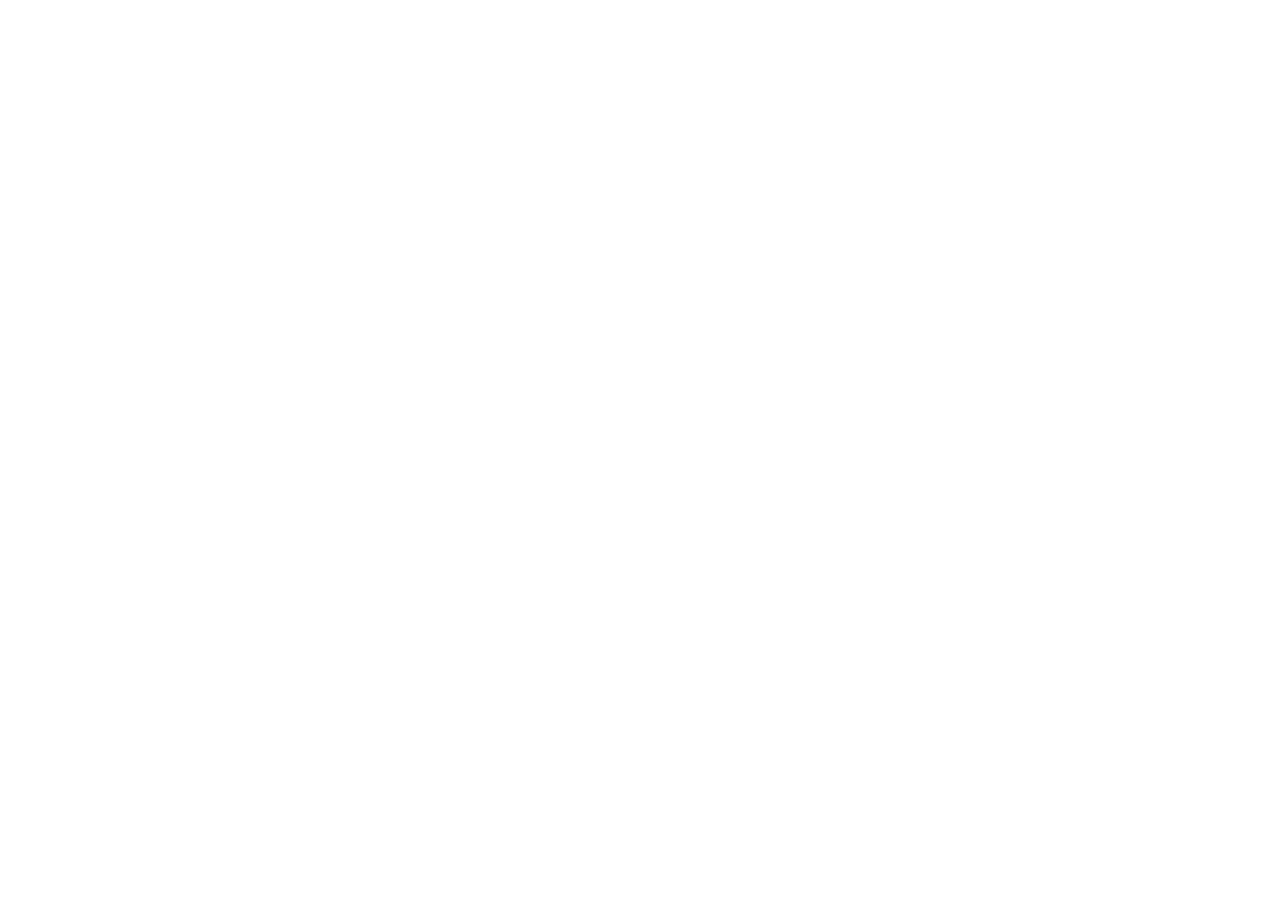
==== index.html @ 61143ad4 "next init" ====
<!DOCTYPE html>
<html lang="en">
<head>
	<meta charset="UTF-8">
	<meta http-equiv="X-UA-Compatible" content="IE=edge">
	<meta name="viewport" content="width=device-width, initial-scale=1.0">
	<link rel="stylesheet" href="css/style.css">
	<link rel="stylesheet" href="css/reset.css">
	<link rel="stylesheet" href="css/vars.css">
	<title> Documentation</title>
</head>
<body>
	<div class="container">
		
	</div>
</body>
</html>
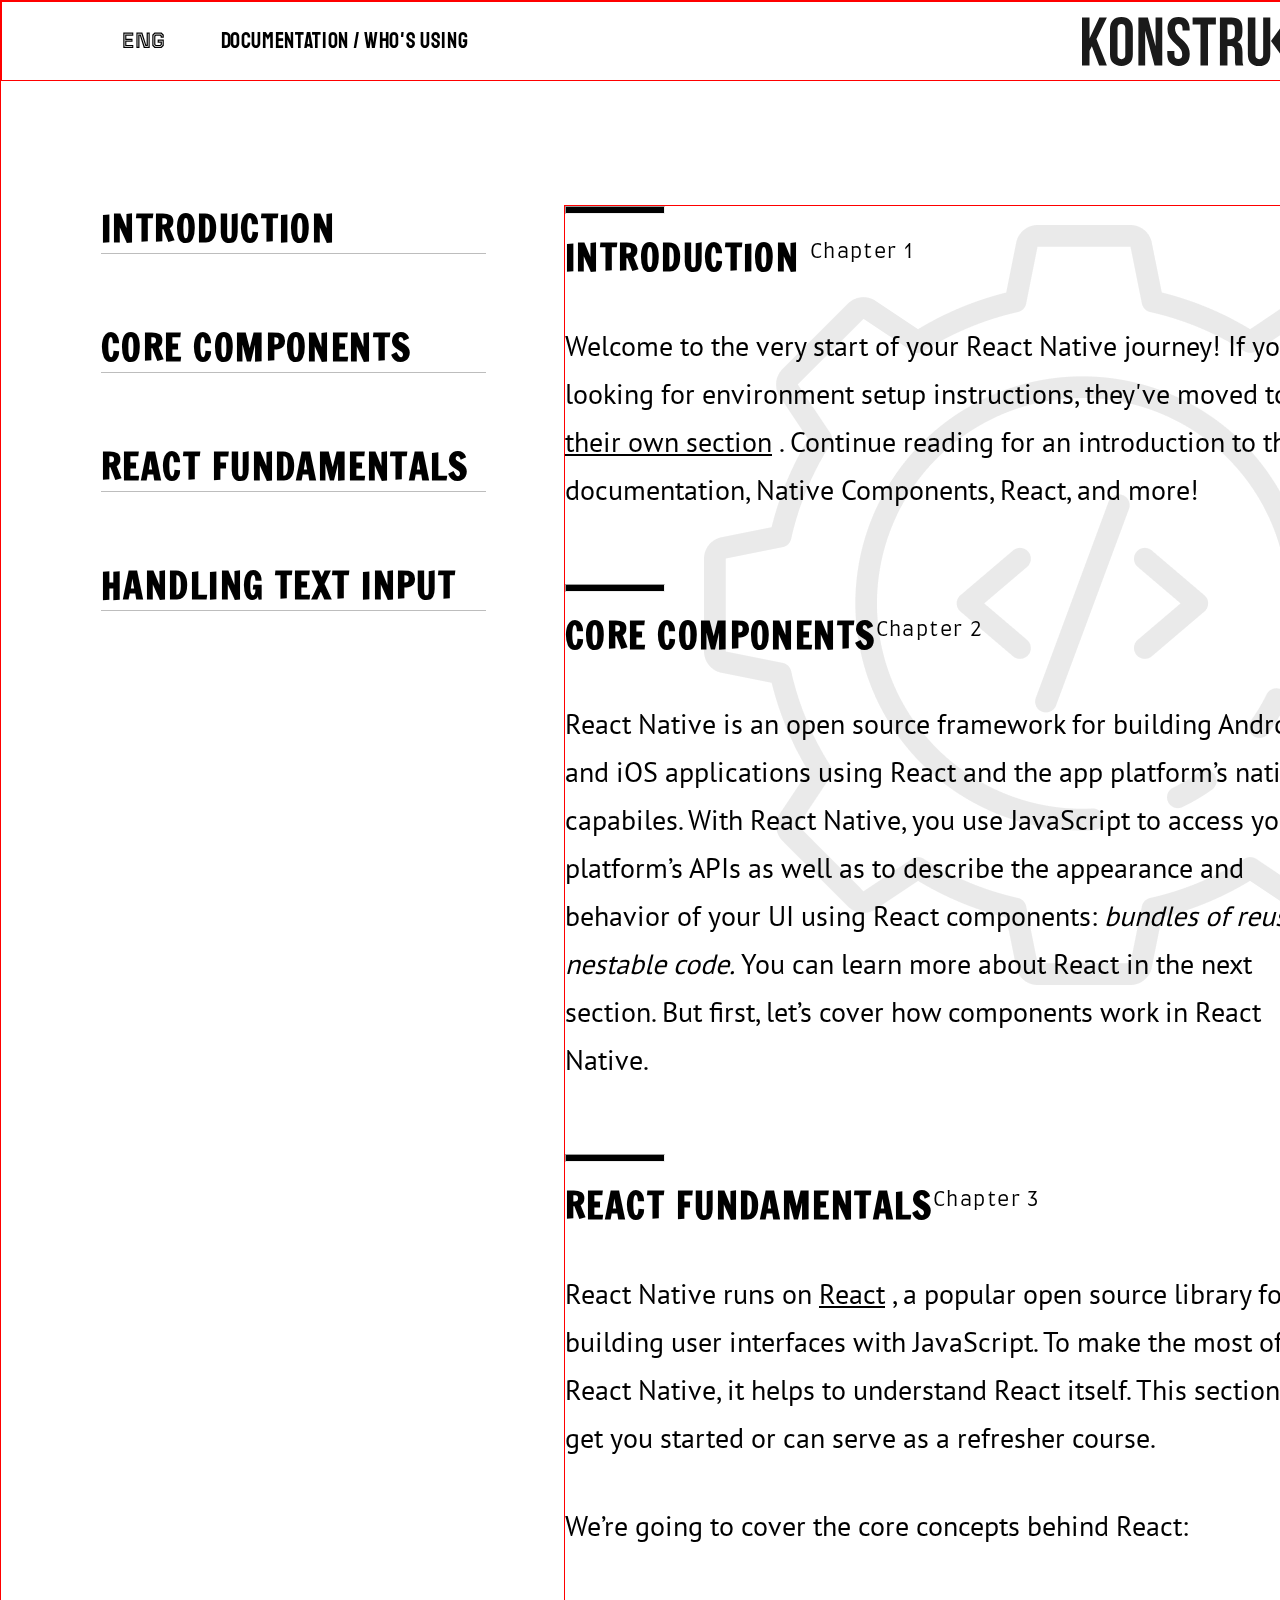
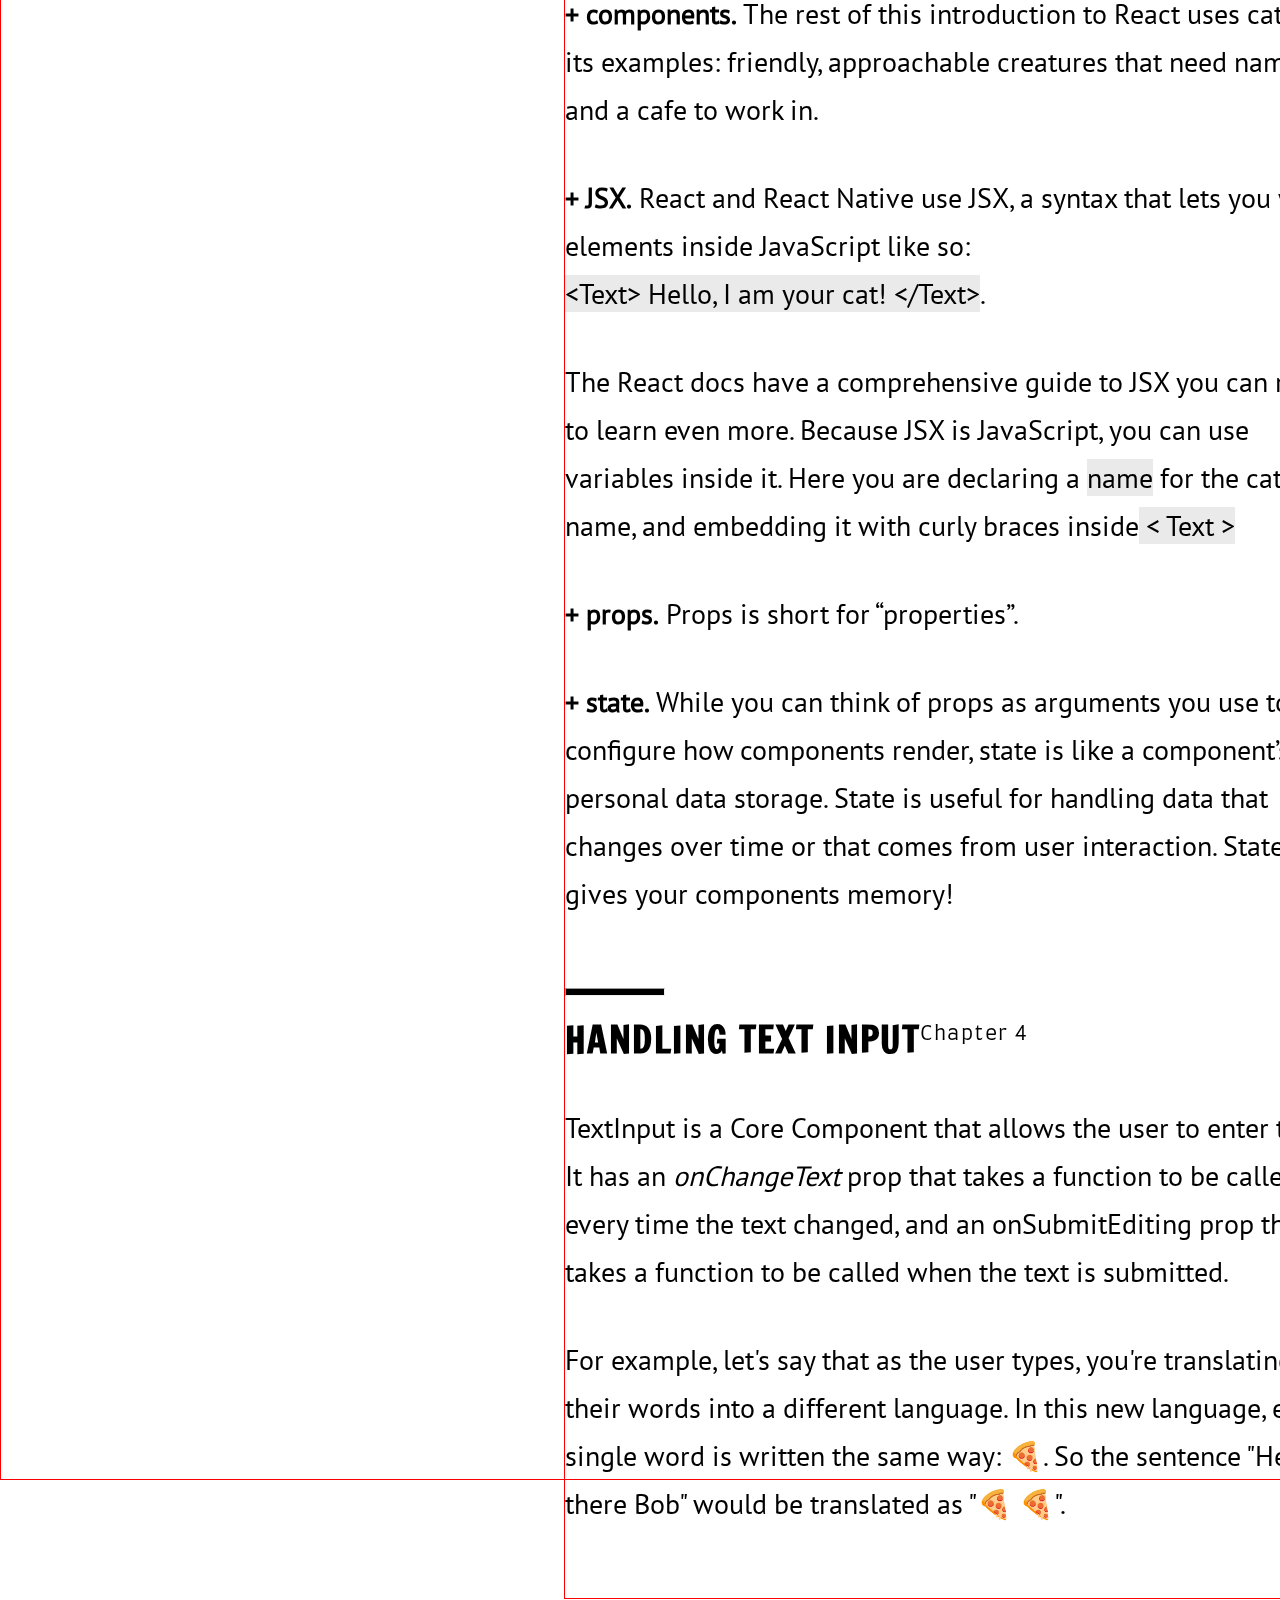
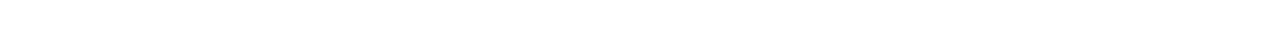
==== commit 3cce9242: "nex init" ====
--- a/index.html
+++ b/index.html
@@ -11,7 +11,70 @@
 </head>
 <body>
 	<div class="container">
-		
+		<div class="wrapper">
+			<header>
+				<div class="header-row">
+					<div class="header__nav">
+						<a class="header__lang" href="#">ENG</a>
+						<span>
+							<a href="index.html">DOCUMENTATION</a> <span>/</span>
+						<a href="#">WHO'S USING</a>
+						</span>
+						
+					</div>
+					<div class="company-logo">
+						<img src="assets/images/company-logo-black.svg" alt="company-logo">
+					</div>
+				</div>
+			</header>
+		</div>
+
+		<main>
+			<div class="main-row">
+				<div class="wrapp">
+					<nav class="side-bar">
+						<ul>
+							<li><a href="#chapters__introduction"><h2>INTRODUCTION</h2></a> </li>
+							<li><a href="#chapters__core"><h2>CORE COMPONENTS</h2></a></li>
+							<li><a href="#chapters__react"><h2>REACT FUNDAMENTALS</h2></a></li>
+							<li><a href="#chapters__handling"><h2>HANDLING TEXT INPUT</h2></a></li>
+						</ul>
+					</nav>
+				</div>
+				<article class="chapters">
+					<img class="chapters__background" src="assets/images/bg-picture.png" alt="bg">
+					<section id="chapters__introduction">
+						<hr>
+						<h2>INTRODUCTION <sup>Chapter 1</sup></h2> 
+						<p>Welcome to the very start of your React Native journey! If you're looking for environment setup instructions, they've moved to <u>their own section</u> . Continue reading for an introduction to the documentation, Native Components, React, and more!</p>
+					</section>
+					<section id="chapters__core">
+						<hr>
+						<h2>CORE COMPONENTS<sup>Chapter 2</sup> </h2> 
+						<p>React Native is an open source framework for building Android and iOS applications using React and the app platform’s native capabiles. With React Native, you use JavaScript to access your platform’s APIs as well as to describe the appearance and behavior of your UI using React components: <em>bundles of reusable, nestable code.</em> You can learn more about React in the next section. But first, let’s cover how components work in React Native.</p>
+					</section>
+					<section id="chapters__react">
+						<hr>
+						<h2>REACT FUNDAMENTALS<sup>Chapter 3</sup> </h2> 
+						<p>React Native runs on <u>React</u> , a popular open source library for building user interfaces with JavaScript. To make the most of React Native, it helps to understand React itself. This section can get you started or can serve as a refresher course.
+						</p>
+						<p>We’re going to cover the core concepts behind React:</p>
+						<p><b> + components.</b> The rest of this introduction to React uses cats in its examples: friendly, approachable creatures that need names and a cafe to work in.</p>
+						<p><b> + JSX.</b> React and React Native use JSX, a syntax that lets you write elements inside JavaScript like so: <br>  
+						<span>&ltText&gt Hello, I am your cat! &lt/Text&gt</span>.	</p>
+						<p>The React docs have a comprehensive guide to JSX you can refer to learn even more. Because JSX is JavaScript, you can use variables inside it. Here you are declaring a <span>name</span> for the cat, name, and embedding it with curly braces inside<span> &lt Text &gt</span></p>
+						<p><b>+ props.</b> Props is short for “properties”. </p>
+						<p><b>+ state.</b> While you can think of props as arguments you use to configure how components render, state is like a component’s personal data storage. State is useful for handling data that changes over time or that comes from user interaction. State gives your components memory!</p>
+					</section>
+					<section id="chapters__handling">
+						<hr>
+						<h2>HANDLING TEXT INPUT<sup>Chapter 4</sup></h2> 
+						<p>TextInput is a Core Component that allows the user to enter text. It has an <em>onChangeText</em> prop that takes a function to be called every time the text changed, and an onSubmitEditing prop that takes a function to be called when the text is submitted.</p>
+						<p>For example, let's say that as the user types, you're translating their words into a different language. In this new language, every single word is written the same way: 🍕. So the sentence "Hello there Bob" would be translated as "🍕 🍕".</p>
+					</section>
+				</article>
+			</div>
+		</main>
 	</div>
 </body>
 </html>--- a/css/style.css
+++ b/css/style.css
@@ -0,0 +1,132 @@
+body{
+	
+	color: #000000;
+	background-color: #ffffff;
+}
+.container{
+	width: 1440px;
+	height: 3080px;
+	border: 1px solid red;
+	margin: auto;
+	
+	
+}
+a{
+	color: #000000;
+}
+h2{
+	font-family: var(--font-family-fo-r);
+	font-size: 36px;
+	line-height: 48px;
+	letter-spacing: 0.04em;
+   text-transform: uppercase;
+}
+.wrapper{
+	height: 150px ;
+}
+
+header{
+	padding:0px 120px;
+	width: 1440px;
+	height: 80px;
+	border: 1px solid red ;
+	font-size: 22px;
+	line-height: 28px;
+	display: block;
+	position: fixed;
+	
+
+}
+.header-row{
+	height: 100%;
+	display: flex;
+	justify-content: space-between;
+	align-items: center;
+	
+}
+
+.header__lang{
+	margin-right: 50px;
+	font-family: var(--font-family-t-sb);
+	line-height: 18px;
+}
+
+.header__nav span{
+	font-family: var(--font-family-st-r);	
+	letter-spacing: 0.03em;
+}
+
+main{
+	font-size: 28px;
+	line-height: 48px;
+	padding: 54px  90px 0px 100px;
+	height: 100%;
+	
+}
+
+.main-row{
+	display: flex;
+	justify-content: space-between;
+}
+
+
+.side-bar{
+	display: block;
+	width: 385px;
+	height: 462px;
+		position: fixed;
+}
+.side-bar li{
+	margin-bottom: 70px;
+	border-bottom: 1px solid #BDBDBD;
+	/* identical to box height, or 133% */
+
+
+}
+.chapters{
+	width: 785px;
+	height: 100%;
+	border: 1px solid red ;
+	position: relative;
+	
+	
+	
+	
+}
+.chapters__background{
+	position: fixed;
+	z-index: -2;
+	top: 25%;
+	right: 0;
+	left: 55%;
+	
+}
+section{
+	margin-bottom: 70px;
+}
+
+section p{
+	font-family: var(--font-family-ps-r);
+	margin-top: 40px;
+}
+/* #chapters__react{
+	position: sticky;
+} */
+.chapters span{
+	background-color: #EAEAEA;
+}
+
+.chapters hr{
+	width: 100px;
+	height: 8px;
+	background: #000000;
+	margin-bottom: 20px;
+}
+sup{
+	font-family: var(--font-family-f-r);
+	font-size: 20px;
+line-height: 30px;
+text-transform: none;
+font-weight: 300;
+}
+
--- a/css/vars.css
+++ b/css/vars.css
@@ -0,0 +1,43 @@
+@font-face {
+	font-family:Staatliches-Regular;
+	src: url(../assets/fonts/AnyConv.com__Staatliches-Regular.woff);
+}
+@font-face {
+	font-family: Tourney-SemiBold;
+	src: url(../assets/fonts/AnyConv.com__Tourney-SemiBold.woff);
+}
+
+@font-face {
+	font-family: FrancoisOne-Regular;
+	src: url(../assets/fonts/AnyConv.com__FrancoisOne-Regular.woff);
+}
+
+@font-face {
+	font-family: Farro-Light;
+	src: url(../assets/fonts/AnyConv.com__Farro-Light.woff);
+}
+
+@font-face {
+	font-family: PTSans-Regular;
+	src: url(../assets/fonts/AnyConv.com__PTSans-Regular.woff);
+}
+
+@font-face {
+	font-family: PTSans-Bold;
+	src: url(../assets/fonts/AnyConv.com__PTSans-Bold.woff);
+}
+
+@font-face {
+	font-family: Hind-Regular;
+	src: url(../assets/fonts/AnyConv.com__Hind-Regular.woff);
+}
+
+:root{
+	--font-family-st-r: Staatliches-Regular, sans-serif;
+	--font-family-t-sb: Tourney-SemiBold, sans-serif;
+	--font-family-fo-r: FrancoisOne-Regular, sans-serif;
+	--font-family-f-r: Farro-Light, sans-serif;
+	--font-family-ps-r: PTSans-Regular, sans-serif;
+	--font-family-ps-b: PTSans-Bold, sans-serif;
+	--font-family-h-r: Hind-Regular, sans-serif;
+}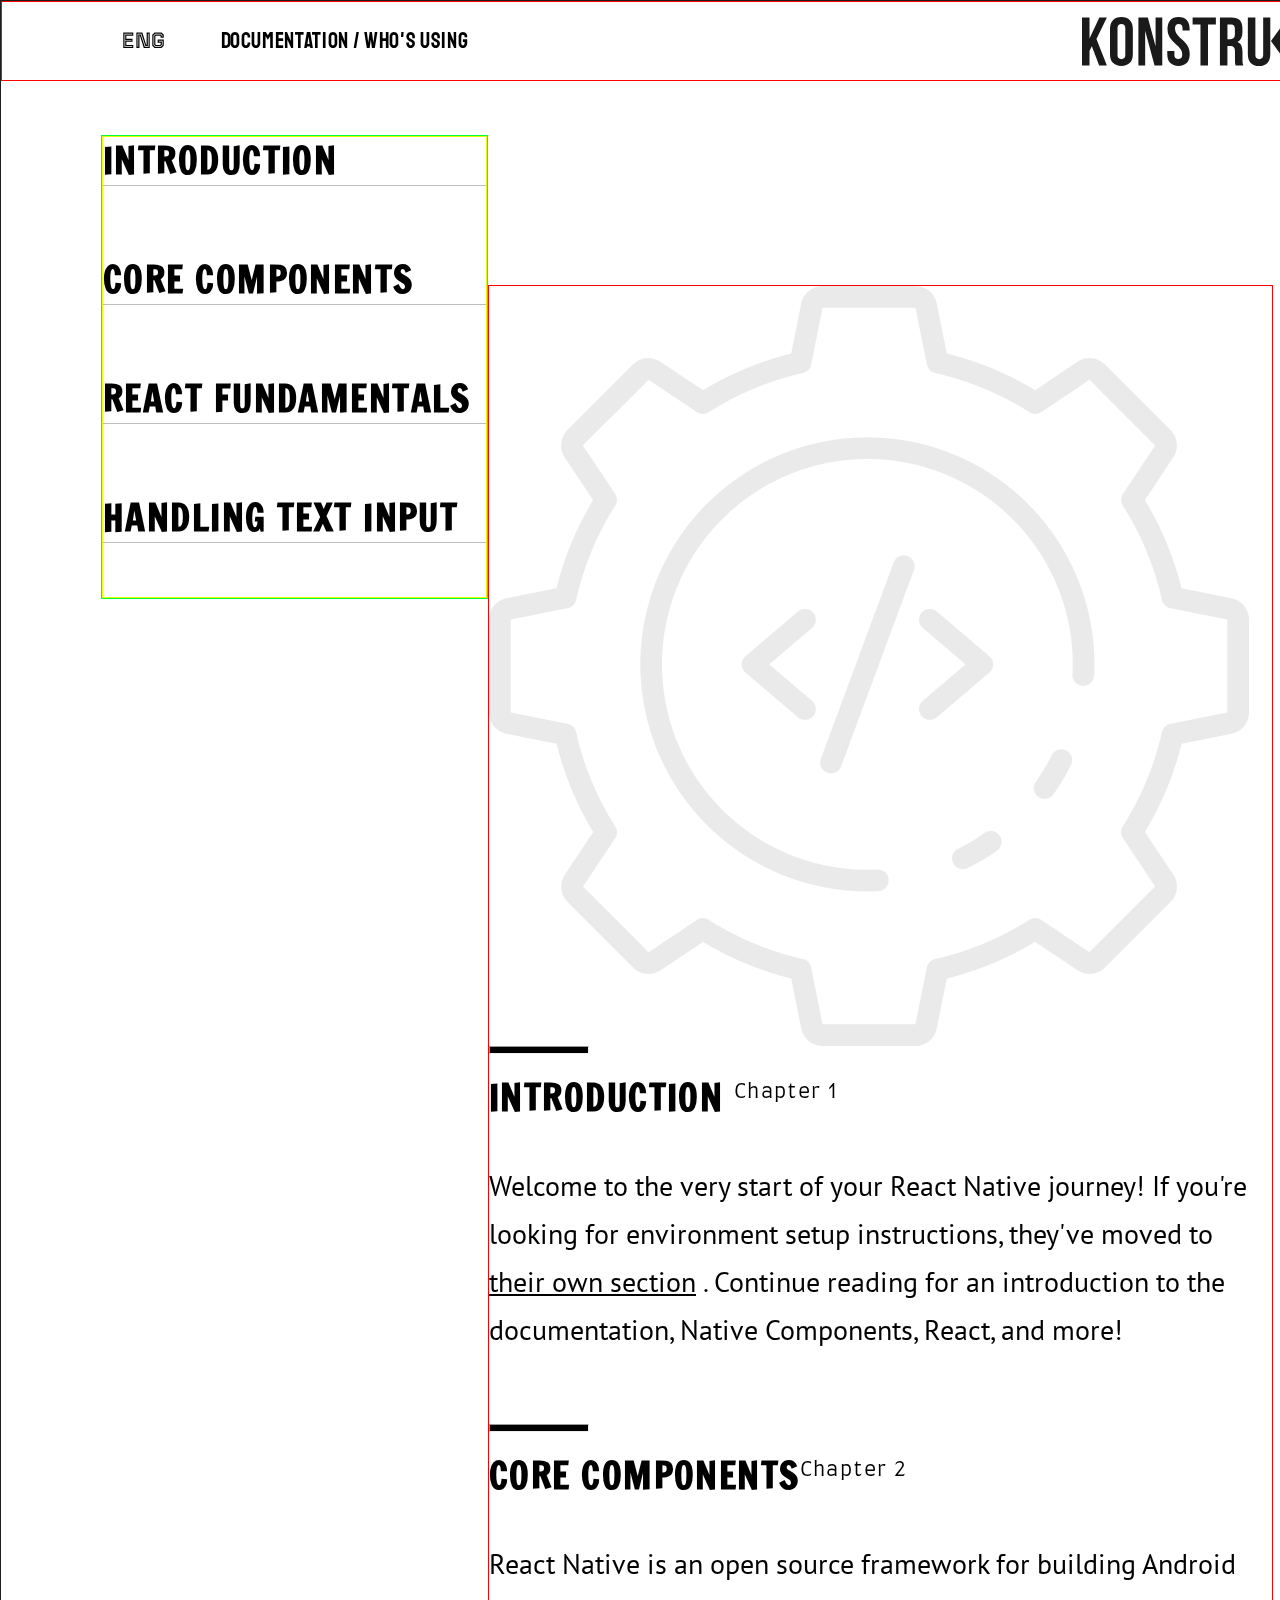
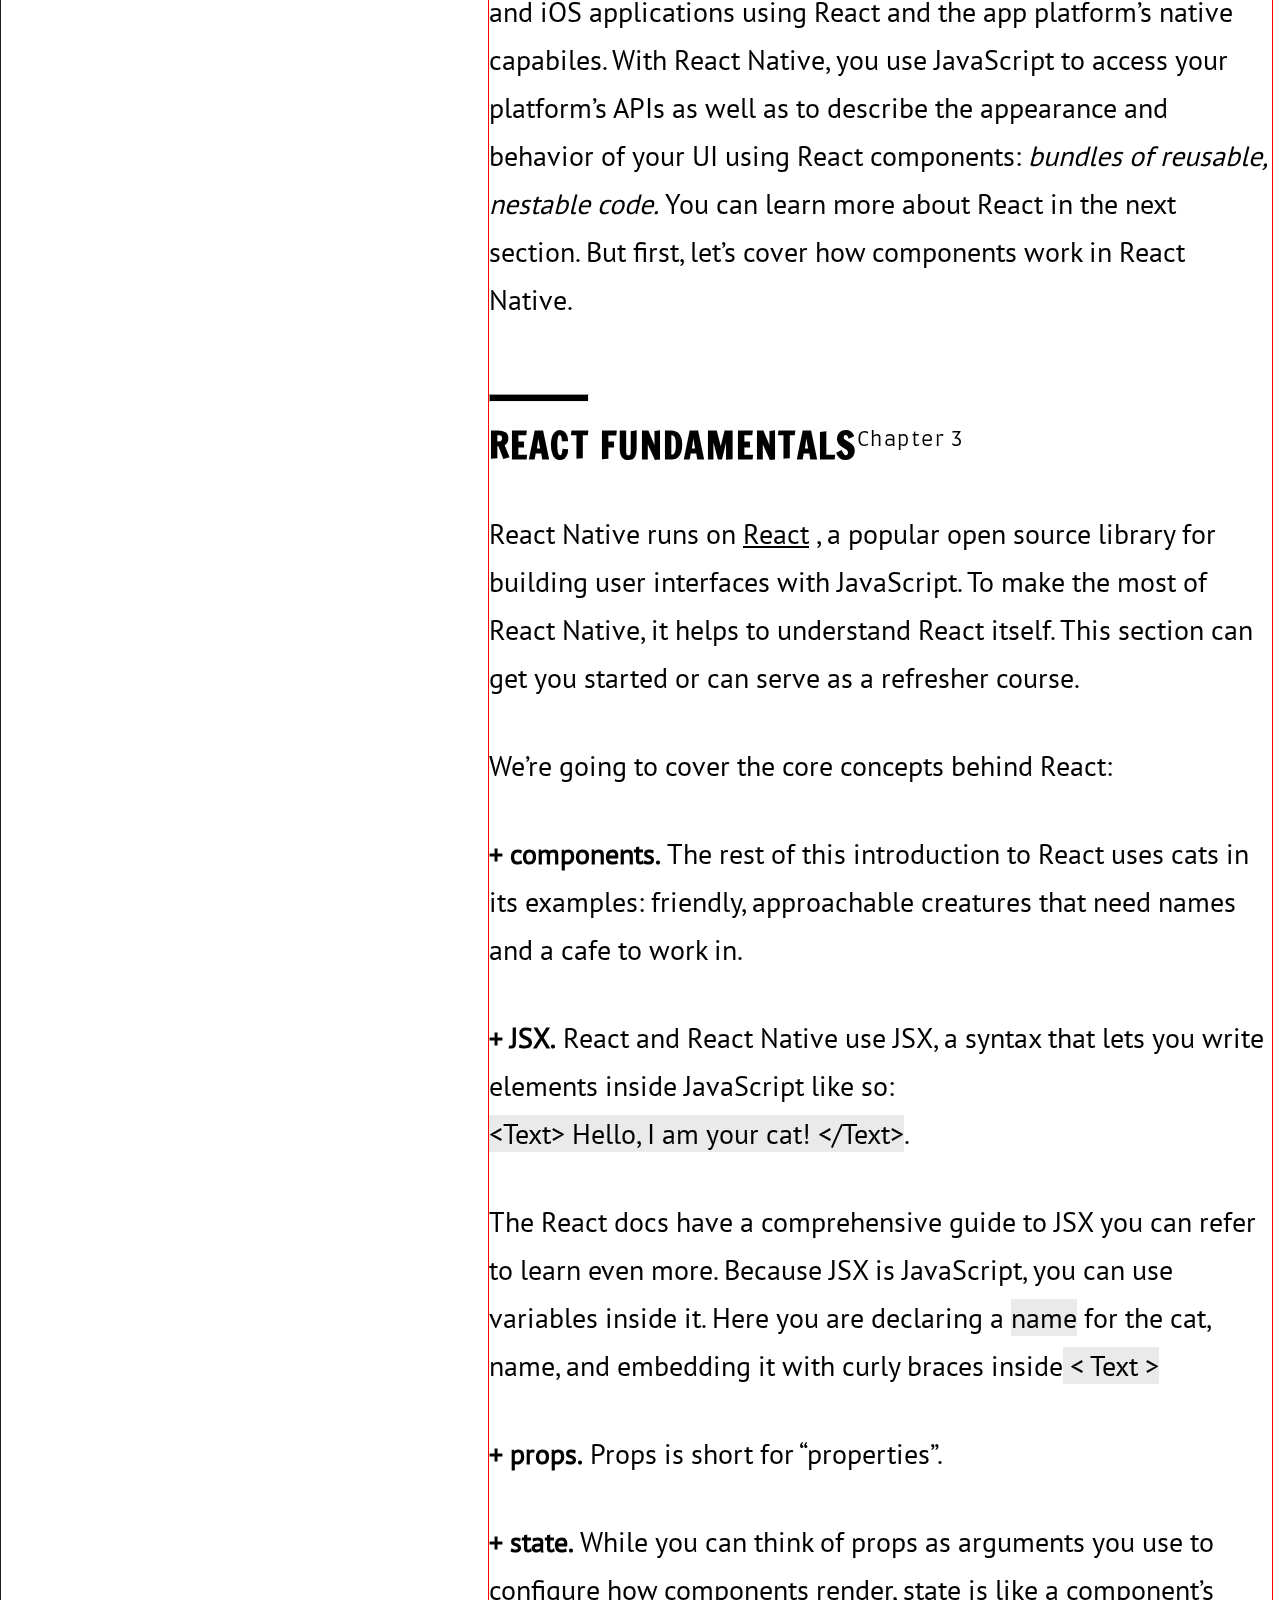
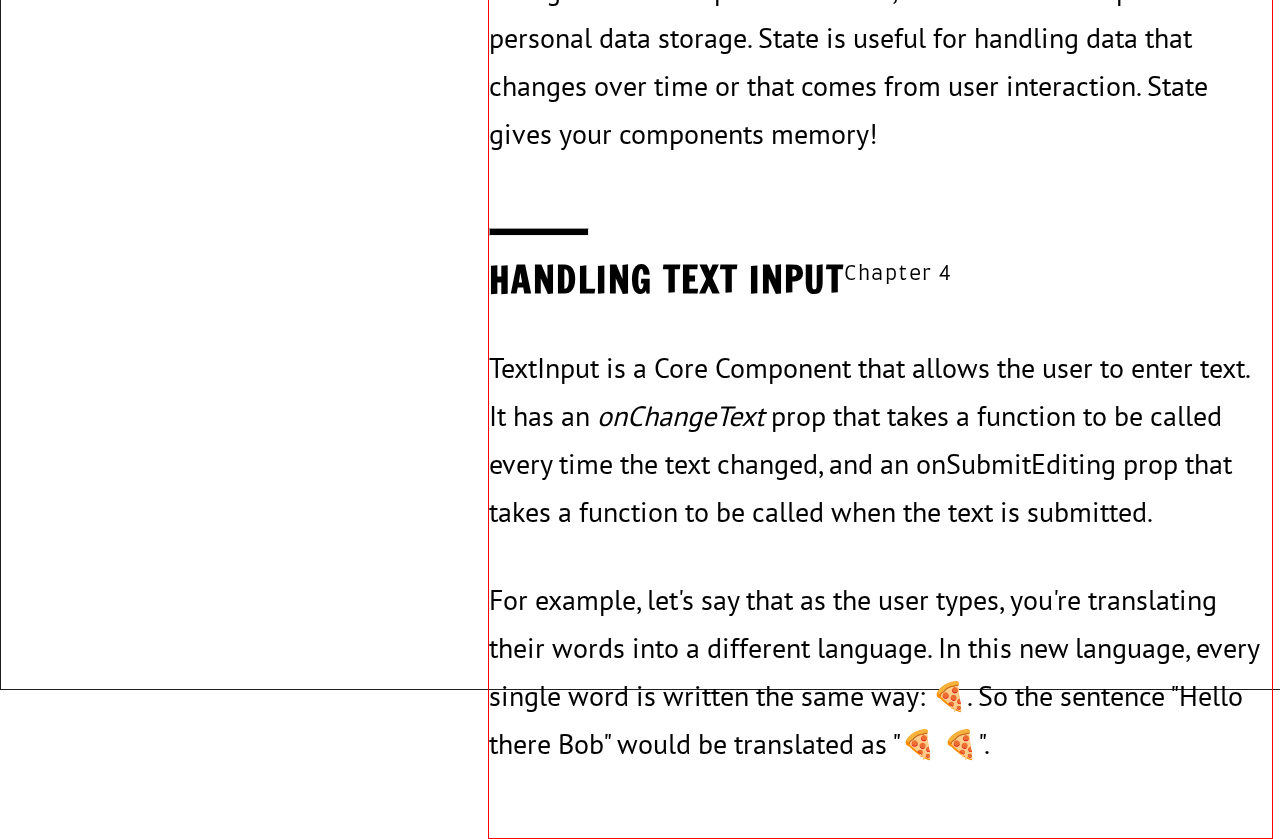
==== commit 7de36cdb: "add page" ====
--- a/index.html
+++ b/index.html
@@ -12,18 +12,18 @@
 <body>
 	<div class="container">
 		<div class="wrapper">
-			<header>
+			<header class="header-position">
 				<div class="header-row">
 					<div class="header__nav">
 						<a class="header__lang" href="#">ENG</a>
 						<span>
-							<a href="index.html">DOCUMENTATION</a> <span>/</span>
-						<a href="#">WHO'S USING</a>
+							<a href="#">DOCUMENTATION</a> <span>/</span>
+						<a href="pages/using.html">WHO'S USING</a>
 						</span>
 						
 					</div>
 					<div class="company-logo">
-						<img src="assets/images/company-logo-black.svg" alt="company-logo">
+						<a href="#"><img src="assets/images/company-logo-black.svg" alt="company-logo"></a>
 					</div>
 				</div>
 			</header>
@@ -42,7 +42,9 @@
 					</nav>
 				</div>
 				<article class="chapters">
-					<img class="chapters__background" src="assets/images/bg-picture.png" alt="bg">
+					<div class="sticky-img">
+						<img class="chapters__background" src="assets/images/bg-picture.png" alt="bg">
+					</div>
 					<section id="chapters__introduction">
 						<hr>
 						<h2>INTRODUCTION <sup>Chapter 1</sup></h2> 
--- a/css/style.css
+++ b/css/style.css
@@ -1,12 +1,12 @@
 body{
 	
 	color: #000000;
-	background-color: #ffffff;
+	
 }
 .container{
 	width: 1440px;
-	height: 3080px;
-	border: 1px solid red;
+	height: 3080;
+	border: 1px solid rgb(30, 31, 28);
 	margin: auto;
 	
 	
@@ -21,9 +21,7 @@
 	letter-spacing: 0.04em;
    text-transform: uppercase;
 }
-.wrapper{
-	height: 150px ;
-}
+
 
 header{
 	padding:0px 120px;
@@ -32,10 +30,19 @@
 	border: 1px solid red ;
 	font-size: 22px;
 	line-height: 28px;
-	display: block;
-	position: fixed;
+
+}
+.wrapper{
+	height: 80px;
+	width: 100%;
+}
+.header-position{
+	/* position: fixed;
+	z-index: 99; */
+	width: 1440px;
+	height: 80px;
+	/* border: 1px solid rgb(133, 142, 238); */
 	
-
 }
 .header-row{
 	height: 100%;
@@ -66,15 +73,22 @@
 
 .main-row{
 	display: flex;
-	justify-content: space-between;
+	
+	
+	
 }
 
-
+.wrapp{
+	height: 100%;
+	border: 1px solid rgb(0, 255, 51);
+	top: 120px;
+}
 .side-bar{
-	display: block;
 	width: 385px;
 	height: 462px;
-		position: fixed;
+	position: sticky;
+	border: 1px solid rgb(225, 255, 0);
+	top: 120px;
 }
 .side-bar li{
 	margin-bottom: 70px;
@@ -88,17 +102,18 @@
 	height: 100%;
 	border: 1px solid red ;
 	position: relative;
-	
-	
-	
-	
+	top: 150px;
+		
+}
+.sticky-img{
+	position: sticky;
+	z-index: -1;
+	top: 70px;
+	right: 0;
+	left: 55%;
 }
 .chapters__background{
-	position: fixed;
-	z-index: -2;
-	top: 25%;
-	right: 0;
-	left: 55%;
+	
 	
 }
 section{
@@ -116,7 +131,7 @@
 	background-color: #EAEAEA;
 }
 
-.chapters hr{
+hr{
 	width: 100px;
 	height: 8px;
 	background: #000000;
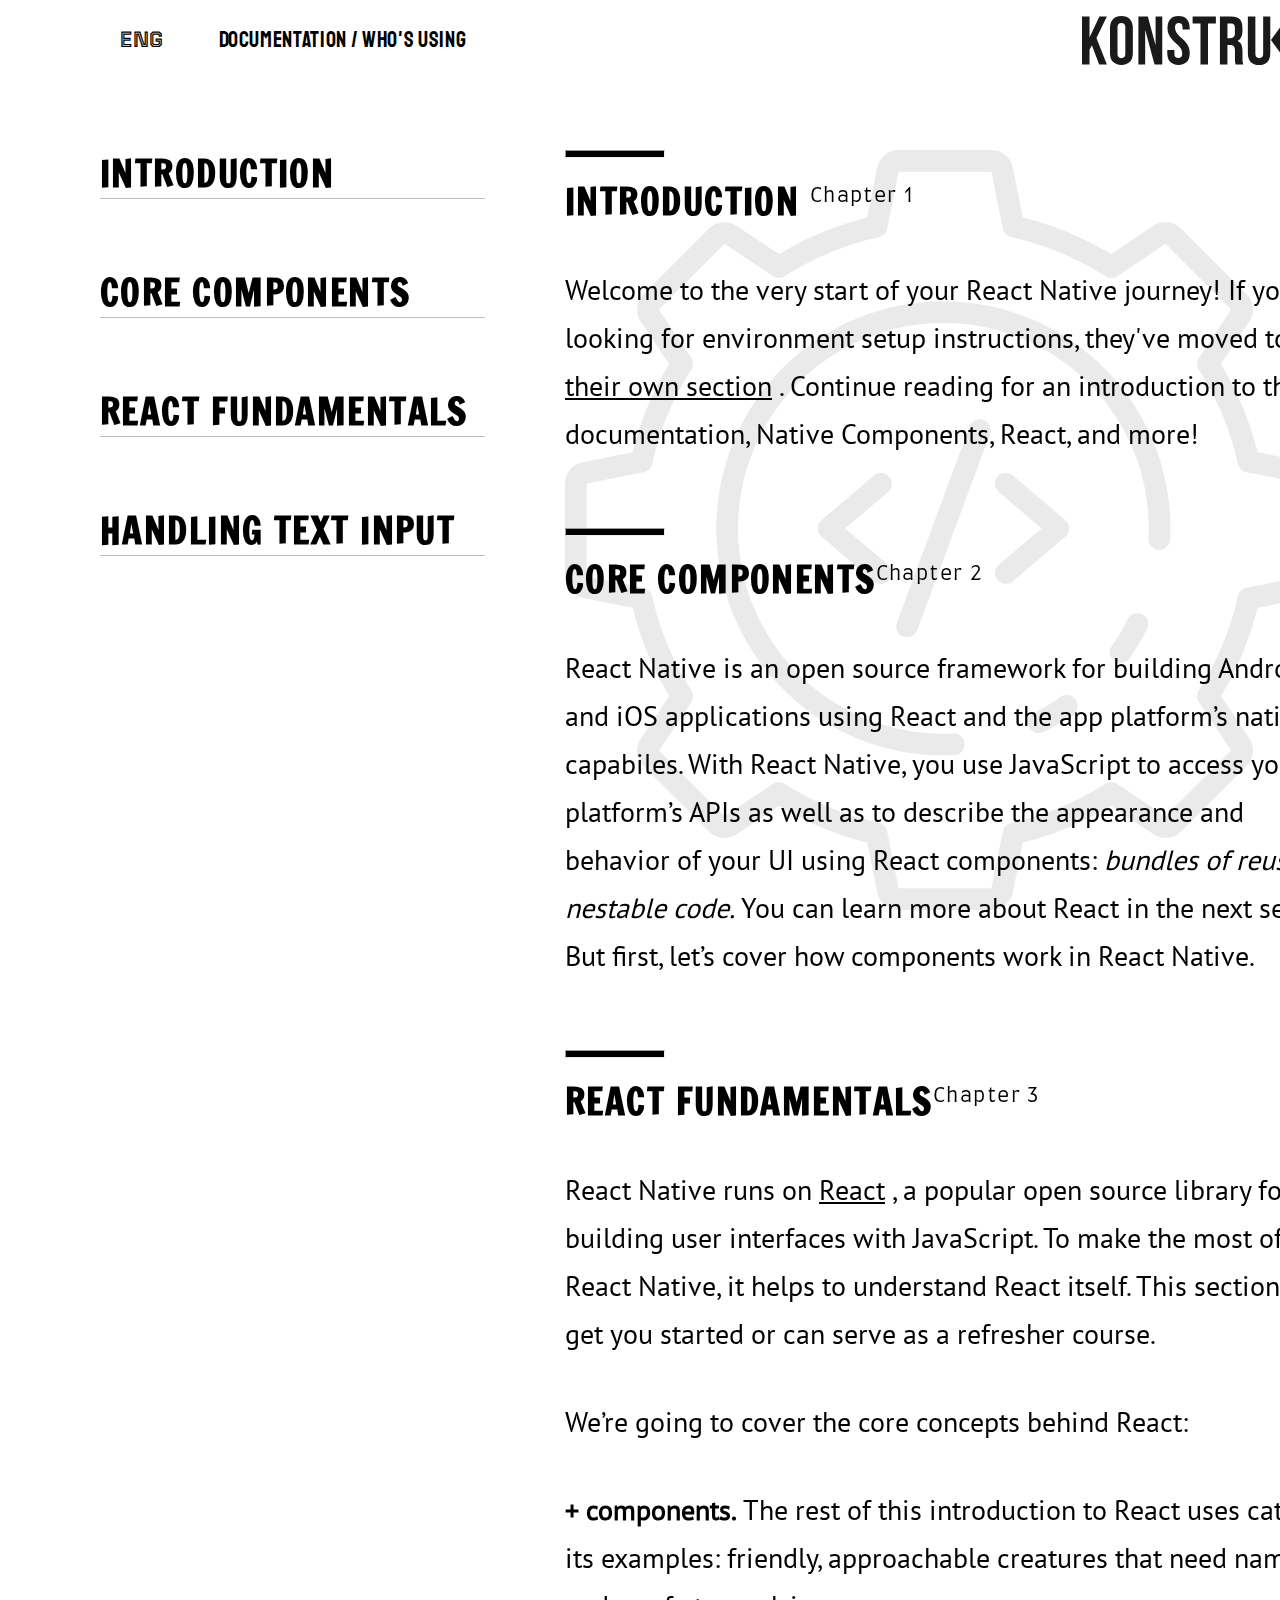
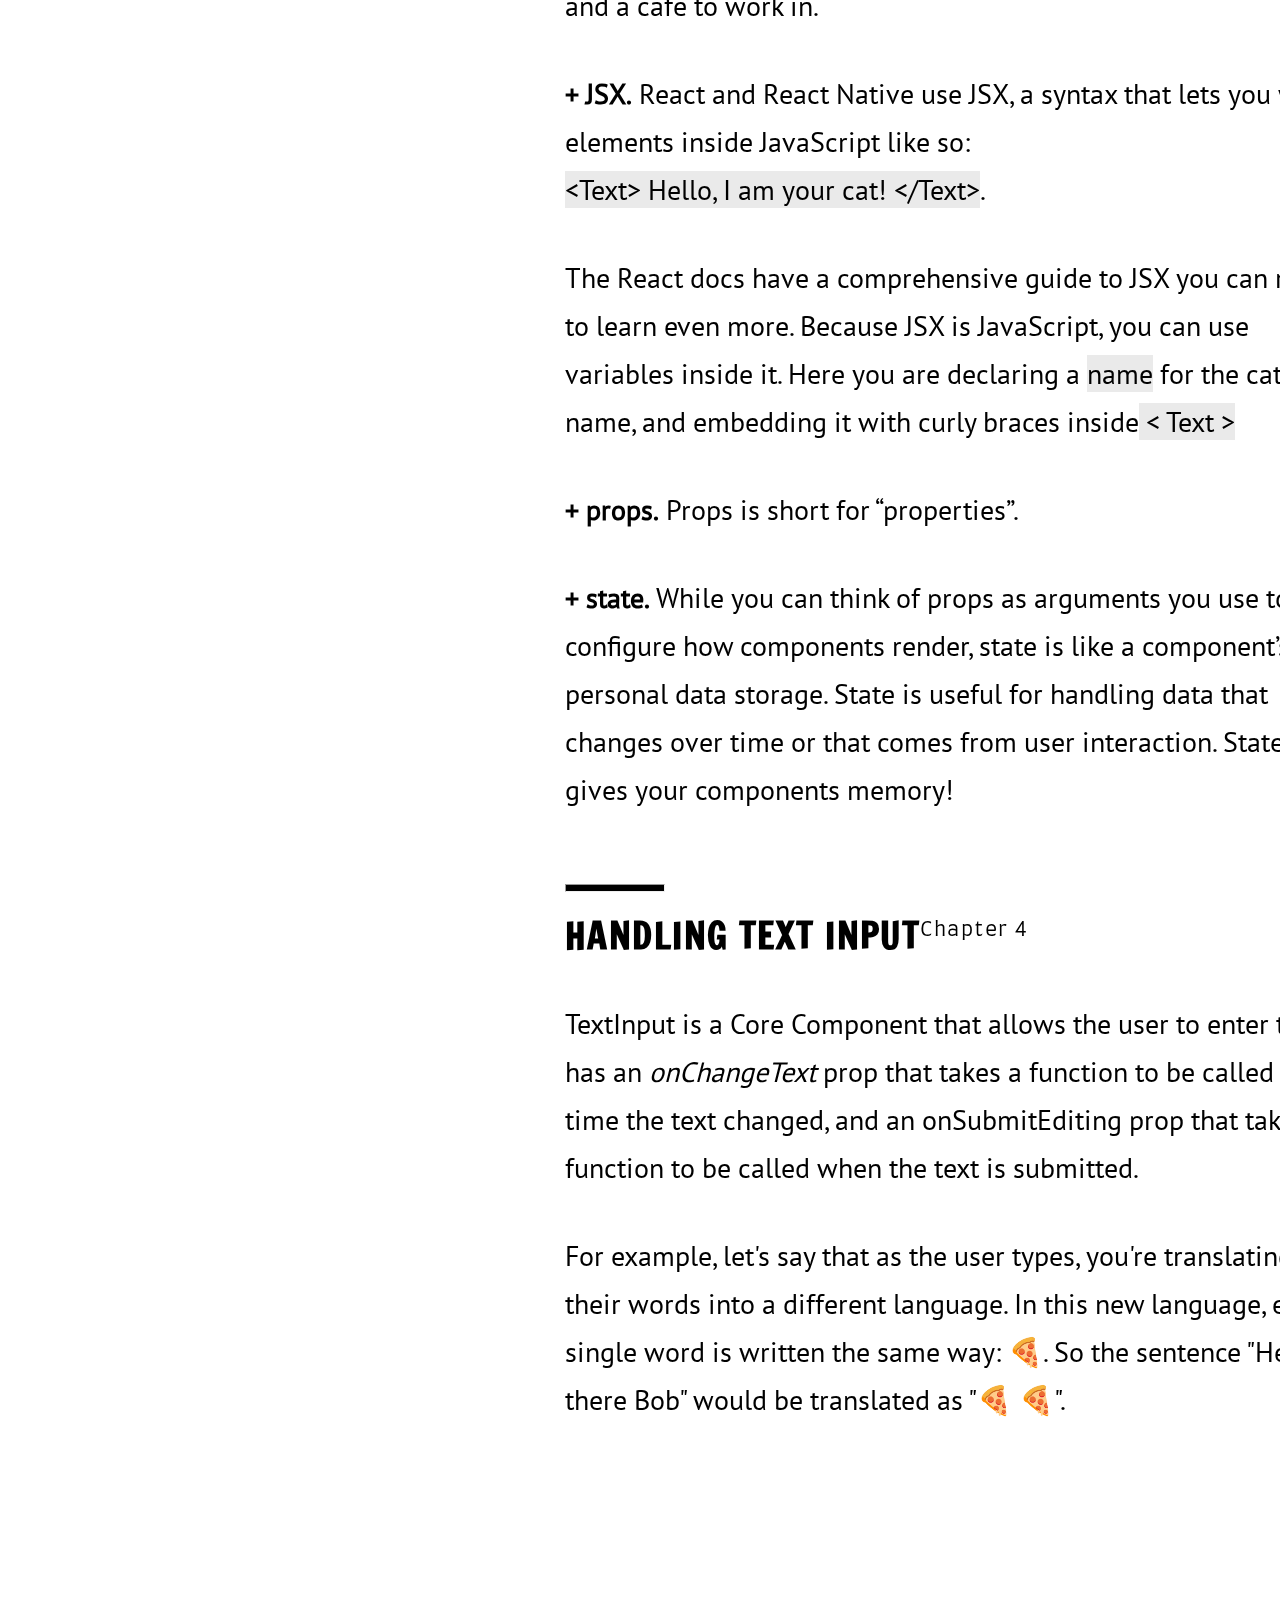
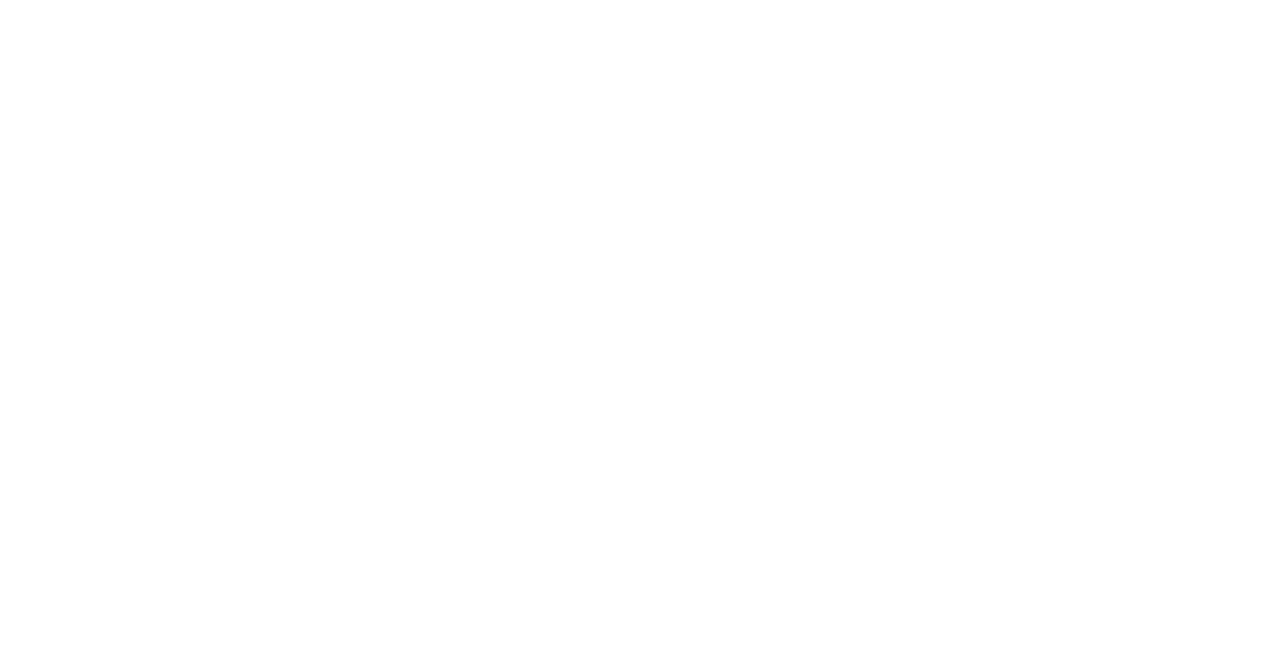
==== commit efb05f6c: "change position" ====
--- a/index.html
+++ b/index.html
@@ -41,40 +41,46 @@
 						</ul>
 					</nav>
 				</div>
-				<article class="chapters">
+				<div class="wrapper-img">
 					<div class="sticky-img">
 						<img class="chapters__background" src="assets/images/bg-picture.png" alt="bg">
 					</div>
-					<section id="chapters__introduction">
-						<hr>
-						<h2>INTRODUCTION <sup>Chapter 1</sup></h2> 
-						<p>Welcome to the very start of your React Native journey! If you're looking for environment setup instructions, they've moved to <u>their own section</u> . Continue reading for an introduction to the documentation, Native Components, React, and more!</p>
-					</section>
-					<section id="chapters__core">
-						<hr>
-						<h2>CORE COMPONENTS<sup>Chapter 2</sup> </h2> 
-						<p>React Native is an open source framework for building Android and iOS applications using React and the app platform’s native capabiles. With React Native, you use JavaScript to access your platform’s APIs as well as to describe the appearance and behavior of your UI using React components: <em>bundles of reusable, nestable code.</em> You can learn more about React in the next section. But first, let’s cover how components work in React Native.</p>
-					</section>
-					<section id="chapters__react">
-						<hr>
-						<h2>REACT FUNDAMENTALS<sup>Chapter 3</sup> </h2> 
-						<p>React Native runs on <u>React</u> , a popular open source library for building user interfaces with JavaScript. To make the most of React Native, it helps to understand React itself. This section can get you started or can serve as a refresher course.
-						</p>
-						<p>We’re going to cover the core concepts behind React:</p>
-						<p><b> + components.</b> The rest of this introduction to React uses cats in its examples: friendly, approachable creatures that need names and a cafe to work in.</p>
-						<p><b> + JSX.</b> React and React Native use JSX, a syntax that lets you write elements inside JavaScript like so: <br>  
-						<span>&ltText&gt Hello, I am your cat! &lt/Text&gt</span>.	</p>
-						<p>The React docs have a comprehensive guide to JSX you can refer to learn even more. Because JSX is JavaScript, you can use variables inside it. Here you are declaring a <span>name</span> for the cat, name, and embedding it with curly braces inside<span> &lt Text &gt</span></p>
-						<p><b>+ props.</b> Props is short for “properties”. </p>
-						<p><b>+ state.</b> While you can think of props as arguments you use to configure how components render, state is like a component’s personal data storage. State is useful for handling data that changes over time or that comes from user interaction. State gives your components memory!</p>
-					</section>
-					<section id="chapters__handling">
-						<hr>
-						<h2>HANDLING TEXT INPUT<sup>Chapter 4</sup></h2> 
-						<p>TextInput is a Core Component that allows the user to enter text. It has an <em>onChangeText</em> prop that takes a function to be called every time the text changed, and an onSubmitEditing prop that takes a function to be called when the text is submitted.</p>
-						<p>For example, let's say that as the user types, you're translating their words into a different language. In this new language, every single word is written the same way: 🍕. So the sentence "Hello there Bob" would be translated as "🍕 🍕".</p>
-					</section>
-				</article>
+					<article class="chapters">
+						
+						<section id="chapters__introduction">
+							<hr>
+							<h2>INTRODUCTION <sup>Chapter 1</sup></h2> 
+							<p>Welcome to the very start of your React Native journey! If you're looking for environment setup instructions, they've moved to <u>their own section</u> . Continue reading for an introduction to the documentation, Native Components, React, and more!</p>
+						</section>
+
+						<section id="chapters__core">
+							<hr>
+							<h2>CORE COMPONENTS<sup>Chapter 2</sup> </h2> 
+							<p>React Native is an open source framework for building Android and iOS applications using React and the app platform’s native capabiles. With React Native, you use JavaScript to access your platform’s APIs as well as to describe the appearance and behavior of your UI using React components: <em>bundles of reusable, nestable code.</em> You can learn more about React in the next section. But first, let’s cover how components work in React Native.</p>
+						</section>
+
+						<section id="chapters__react">
+							<hr>
+							<h2>REACT FUNDAMENTALS<sup>Chapter 3</sup> </h2> 
+							<p>React Native runs on <u>React</u> , a popular open source library for building user interfaces with JavaScript. To make the most of React Native, it helps to understand React itself. This section can get you started or can serve as a refresher course.
+							</p>
+							<p>We’re going to cover the core concepts behind React:</p>
+							<p><b> + components.</b> The rest of this introduction to React uses cats in its examples: friendly, approachable creatures that need names and a cafe to work in.</p>
+							<p><b> + JSX.</b> React and React Native use JSX, a syntax that lets you write elements inside JavaScript like so: <br>  
+							<span>&ltText&gt Hello, I am your cat! &lt/Text&gt</span>.	</p>
+							<p>The React docs have a comprehensive guide to JSX you can refer to learn even more. Because JSX is JavaScript, you can use variables inside it. Here you are declaring a <span>name</span> for the cat, name, and embedding it with curly braces inside<span> &lt Text &gt</span></p>
+							<p><b>+ props.</b> Props is short for “properties”. </p>
+							<p><b>+ state.</b> While you can think of props as arguments you use to configure how components render, state is like a component’s personal data storage. State is useful for handling data that changes over time or that comes from user interaction. State gives your components memory!</p>
+						</section>
+
+						<section id="chapters__handling">
+							<hr>
+							<h2>HANDLING TEXT INPUT<sup>Chapter 4</sup></h2> 
+							<p>TextInput is a Core Component that allows the user to enter text. It has an <em>onChangeText</em> prop that takes a function to be called every time the text changed, and an onSubmitEditing prop that takes a function to be called when the text is submitted.</p>
+							<p>For example, let's say that as the user types, you're translating their words into a different language. In this new language, every single word is written the same way: 🍕. So the sentence "Hello there Bob" would be translated as "🍕 🍕".</p>
+						</section>
+					</article>
+				</div>
 			</div>
 		</main>
 	</div>
--- a/css/style.css
+++ b/css/style.css
@@ -6,7 +6,7 @@
 .container{
 	width: 1440px;
 	height: 3080;
-	border: 1px solid rgb(30, 31, 28);
+
 	margin: auto;
 	
 	
@@ -27,7 +27,7 @@
 	padding:0px 120px;
 	width: 1440px;
 	height: 80px;
-	border: 1px solid red ;
+	
 	font-size: 22px;
 	line-height: 28px;
 
@@ -37,10 +37,11 @@
 	width: 100%;
 }
 .header-position{
-	/* position: fixed;
-	z-index: 99; */
+	position: fixed;
+	z-index: 99;
 	width: 1440px;
 	height: 80px;
+	background-color: #ffffff;
 	/* border: 1px solid rgb(133, 142, 238); */
 	
 }
@@ -66,29 +67,24 @@
 main{
 	font-size: 28px;
 	line-height: 48px;
-	padding: 54px  90px 0px 100px;
-	height: 100%;
-	
+	padding: 70px  90px 0px 100px;
+	height: 100%;	
 }
 
 .main-row{
 	display: flex;
-	
-	
-	
+	justify-content: space-between;	
 }
 
 .wrapp{
 	height: 100%;
-	border: 1px solid rgb(0, 255, 51);
-	top: 120px;
+	top: 82px;
+	position: sticky;
 }
 .side-bar{
 	width: 385px;
 	height: 462px;
-	position: sticky;
-	border: 1px solid rgb(225, 255, 0);
-	top: 120px;
+		
 }
 .side-bar li{
 	margin-bottom: 70px;
@@ -100,22 +96,24 @@
 .chapters{
 	width: 785px;
 	height: 100%;
-	border: 1px solid red ;
 	position: relative;
-	top: 150px;
+	z-index: 1;
+	top: -760px;
 		
+}
+
+.wrapper-img{
+	position: relative;
+	z-index: 2;
 }
 .sticky-img{
 	position: sticky;
 	z-index: -1;
-	top: 70px;
+	top: 80px;
 	right: 0;
 	left: 55%;
 }
-.chapters__background{
-	
-	
-}
+
 section{
 	margin-bottom: 70px;
 }
@@ -124,9 +122,7 @@
 	font-family: var(--font-family-ps-r);
 	margin-top: 40px;
 }
-/* #chapters__react{
-	position: sticky;
-} */
+
 .chapters span{
 	background-color: #EAEAEA;
 }
@@ -140,8 +136,8 @@
 sup{
 	font-family: var(--font-family-f-r);
 	font-size: 20px;
-line-height: 30px;
-text-transform: none;
-font-weight: 300;
+	line-height: 30px;
+	text-transform: none;
+	font-weight: 300;
 }
 
